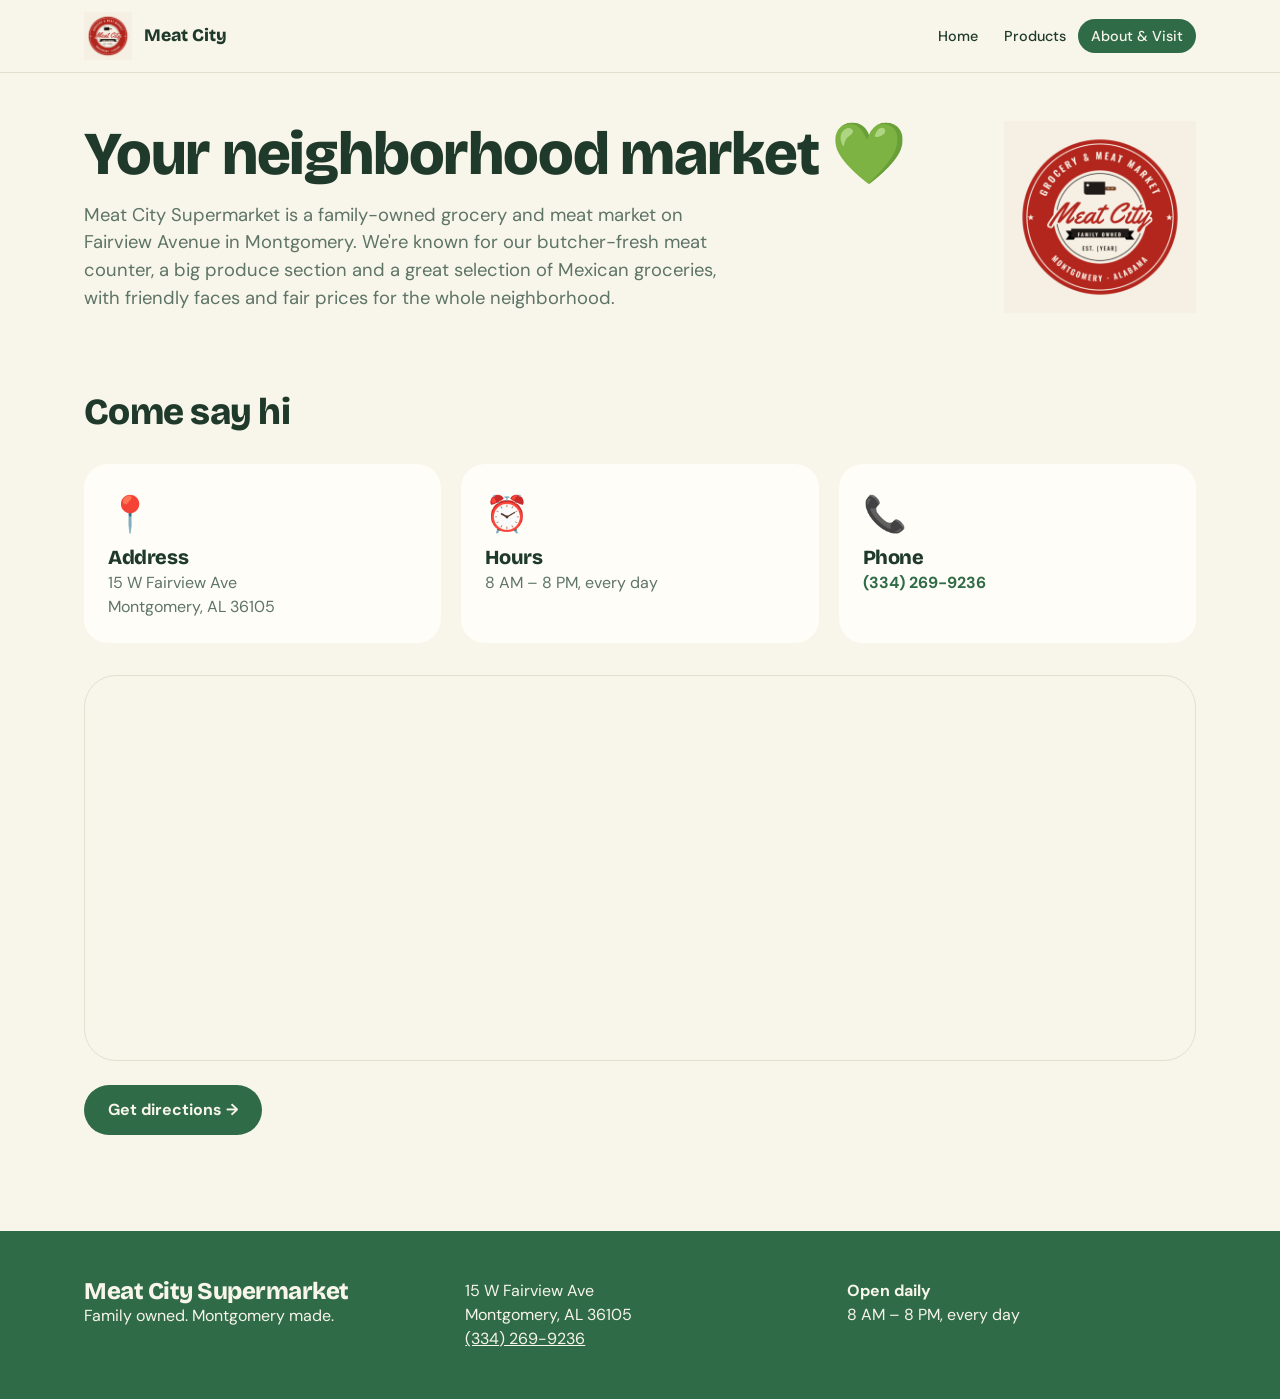
==== html-site/about.html @ 7f8aaa03 "Build Meat City Supermarket site: Home, Products, About & Visit, plus static HTML copies" ====
<!DOCTYPE html>
<html lang="en">
<head>
<meta charset="utf-8"><meta name="viewport" content="width=device-width, initial-scale=1">
<title>About &amp; Visit Us | Meat City Supermarket</title><meta name="description" content="Visit Meat City at 15 W Fairview Ave, Montgomery, AL. Open 8 AM–8 PM daily.">
<link rel="icon" href="favicon.png" type="image/png">
<link rel="stylesheet" href="https://fonts.googleapis.com/css2?family=Bricolage+Grotesque:wght@500;700;800&family=DM+Sans:wght@400;500;700&display=swap">
<link rel="stylesheet" href="styles.css">
</head>
<body>
<header class="header"><div class="wrap nav">
  <a href="index.html" class="brand"><img src="images/logo.png" alt="Meat City logo"><span>Meat City</span></a>
  <nav><a href="index.html">Home</a><a href="products.html">Products</a><a href="about.html" class="active">About &amp; Visit</a></nav>
</div></header>
<main>
<div class="wrap page">
  <div class="about-top">
    <div><h1>Your neighborhood market 💚</h1>
    <p class="lead">Meat City Supermarket is a family-owned grocery and meat market on Fairview Avenue in Montgomery. We're known for our butcher-fresh meat counter, a big produce section and a great selection of Mexican groceries, with friendly faces and fair prices for the whole neighborhood.</p></div>
    <img src="images/logo.png" alt="Meat City Family Owned logo" class="about-logo">
  </div>
  <h2 class="mt">Come say hi</h2>
  <div class="grid3">
    <div class="info"><p class="emoji">📍</p><h3>Address</h3><p>15 W Fairview Ave</p><p>Montgomery, AL 36105</p></div>
    <div class="info"><p class="emoji">⏰</p><h3>Hours</h3><p>8 AM – 8 PM, every day</p></div>
    <div class="info"><p class="emoji">📞</p><h3>Phone</h3><a class="link" href="tel:+13342699236">(334) 269-9236</a></div>
  </div>
  <div class="map"><iframe title="Map to Meat City Supermarket" src="https://www.google.com/maps?q=15+W+Fairview+Ave,+Montgomery,+AL+36105&output=embed" loading="lazy"></iframe></div>
  <a class="btn" target="_blank" rel="noreferrer" href="https://www.google.com/maps/dir/?api=1&destination=15+W+Fairview+Ave+Montgomery+AL+36105">Get directions →</a>
</div>
</main>
<footer class="footer"><div class="wrap cols3">
  <div><p class="big">Meat City Supermarket</p><p>Family owned. Montgomery made.</p></div>
  <div><p>15 W Fairview Ave</p><p>Montgomery, AL 36105</p><a href="tel:+13342699236">(334) 269-9236</a></div>
  <div><p><b>Open daily</b></p><p>8 AM – 8 PM, every day</p></div>
</div></footer>
</body></html>
---- html-site/styles.css ----
:root{--bg:#f8f5ea;--fg:#1f3a2b;--card:#fffdf7;--green:#2f6b47;--soft:#dcefd9;--muted:#5d7466;--red:#b8322a;--border:#dfe2cf}
*{box-sizing:border-box;margin:0}
body{background:var(--bg);color:var(--fg);font-family:"DM Sans",sans-serif;line-height:1.5}
h1,h2,h3,.big{font-family:"Bricolage Grotesque",sans-serif;font-weight:800;letter-spacing:-.02em;line-height:1.05}
a{color:inherit;text-decoration:none}img{display:block;max-width:100%}
.wrap{max-width:72rem;margin:0 auto;padding:0 1.25rem}
.header{position:sticky;top:0;z-index:5;background:rgba(248,245,234,.88);backdrop-filter:blur(8px);border-bottom:1px solid var(--border)}
.nav{display:flex;justify-content:space-between;align-items:center;padding:.75rem 1.25rem}
.brand{display:flex;align-items:center;gap:.75rem;font-family:"Bricolage Grotesque";font-weight:800;font-size:1.1rem}.brand img{width:48px;height:48px}
nav a{padding:.5rem .8rem;border-radius:99px;font-weight:500;font-size:.9rem}nav a:hover{background:var(--soft)}nav a.active{background:var(--green);color:var(--bg)}
.hero{display:grid;gap:2.5rem;align-items:center;padding-top:4rem}@media(min-width:768px){.hero{grid-template-columns:1fr 1fr}}
.hero h1{font-size:clamp(3rem,7vw,4.5rem);margin-top:1.2rem}.red{color:var(--red)}
.pill{display:inline-block;background:var(--soft);padding:.3rem 1rem;border-radius:99px;font-size:.9rem;font-weight:500}.pill.small{font-size:.7rem;font-weight:700;text-transform:uppercase;letter-spacing:.1em}
.lead{font-size:1.15rem;color:var(--muted);margin-top:1rem;max-width:40rem}
.btns{display:flex;flex-wrap:wrap;gap:.75rem;margin-top:2rem}
.btn{display:inline-block;background:var(--green);color:var(--bg);padding:.8rem 1.5rem;border-radius:99px;font-weight:700;margin-top:1.5rem}.btns .btn{margin:0}
.btn.outline{background:none;border:2px solid var(--green);color:var(--green)}.btn.red-bg{background:var(--red)}
.hero-img{position:relative}.hero-img img{aspect-ratio:4/5;object-fit:cover;width:100%;border-radius:2rem;box-shadow:0 25px 50px -12px rgba(0,0,0,.25)}
.sticker{position:absolute;bottom:-1.2rem;left:-.7rem;transform:rotate(-4deg);background:var(--red);color:var(--bg);padding:.75rem 1.25rem;border-radius:1rem;font-family:"Bricolage Grotesque";font-weight:800}
.section{margin-top:6rem}.section h2,.page h2{font-size:2.3rem}
.row{display:flex;justify-content:space-between;align-items:end}.link{color:var(--green);font-weight:700}
.grid3{display:grid;gap:1.25rem;margin-top:2rem}@media(min-width:640px){.grid3{grid-template-columns:repeat(3,1fr)}}
.card{background:var(--card);border-radius:1.5rem;overflow:hidden;transition:transform .2s}.card:hover{transform:translateY(-4px)}
.card img{aspect-ratio:4/3;object-fit:cover;width:100%}.pad{padding:1.25rem}.tag{font-size:.7rem;font-weight:700;text-transform:uppercase;letter-spacing:.1em;color:var(--red)}
.perks{display:grid;gap:1.5rem;background:var(--soft);border-radius:2rem;padding:3rem}@media(min-width:768px){.perks{grid-template-columns:repeat(3,1fr)}}
.perks h3{font-size:1.5rem;margin:.6rem 0 .2rem}.emoji{font-size:2.2rem}
.page{padding-top:3rem}.page h1{font-size:clamp(2.8rem,6vw,3.8rem)}
.aisle{display:grid;gap:2rem;align-items:center;margin-top:4rem}@media(min-width:768px){.aisle{grid-template-columns:1fr 1fr}.aisle.flip img{order:2}}
.aisle img{aspect-ratio:4/3;object-fit:cover;width:100%;border-radius:2rem}.aisle h2{margin-top:1rem}
.cta{margin-top:5rem;background:var(--green);color:var(--bg);border-radius:2rem;padding:2.5rem;text-align:center}
.about-top{display:grid;gap:2.5rem;align-items:center}@media(min-width:768px){.about-top{grid-template-columns:1fr auto}}.about-logo{width:12rem;margin:0 auto}
.mt{margin-top:5rem}.info{background:var(--card);border-radius:1.5rem;padding:1.5rem;color:var(--muted)}.info h3{color:var(--fg);font-size:1.25rem;margin:.4rem 0 .2rem}
.map{margin-top:2rem;border-radius:2rem;overflow:hidden;border:1px solid var(--border)}.map iframe{width:100%;height:24rem;border:0;display:block}
.footer{margin-top:6rem;background:var(--green);color:var(--bg)}.cols3{display:grid;gap:2rem;padding:3rem 1.25rem}@media(min-width:640px){.cols3{grid-template-columns:repeat(3,1fr)}}.big{font-size:1.5rem}.footer a{text-decoration:underline}
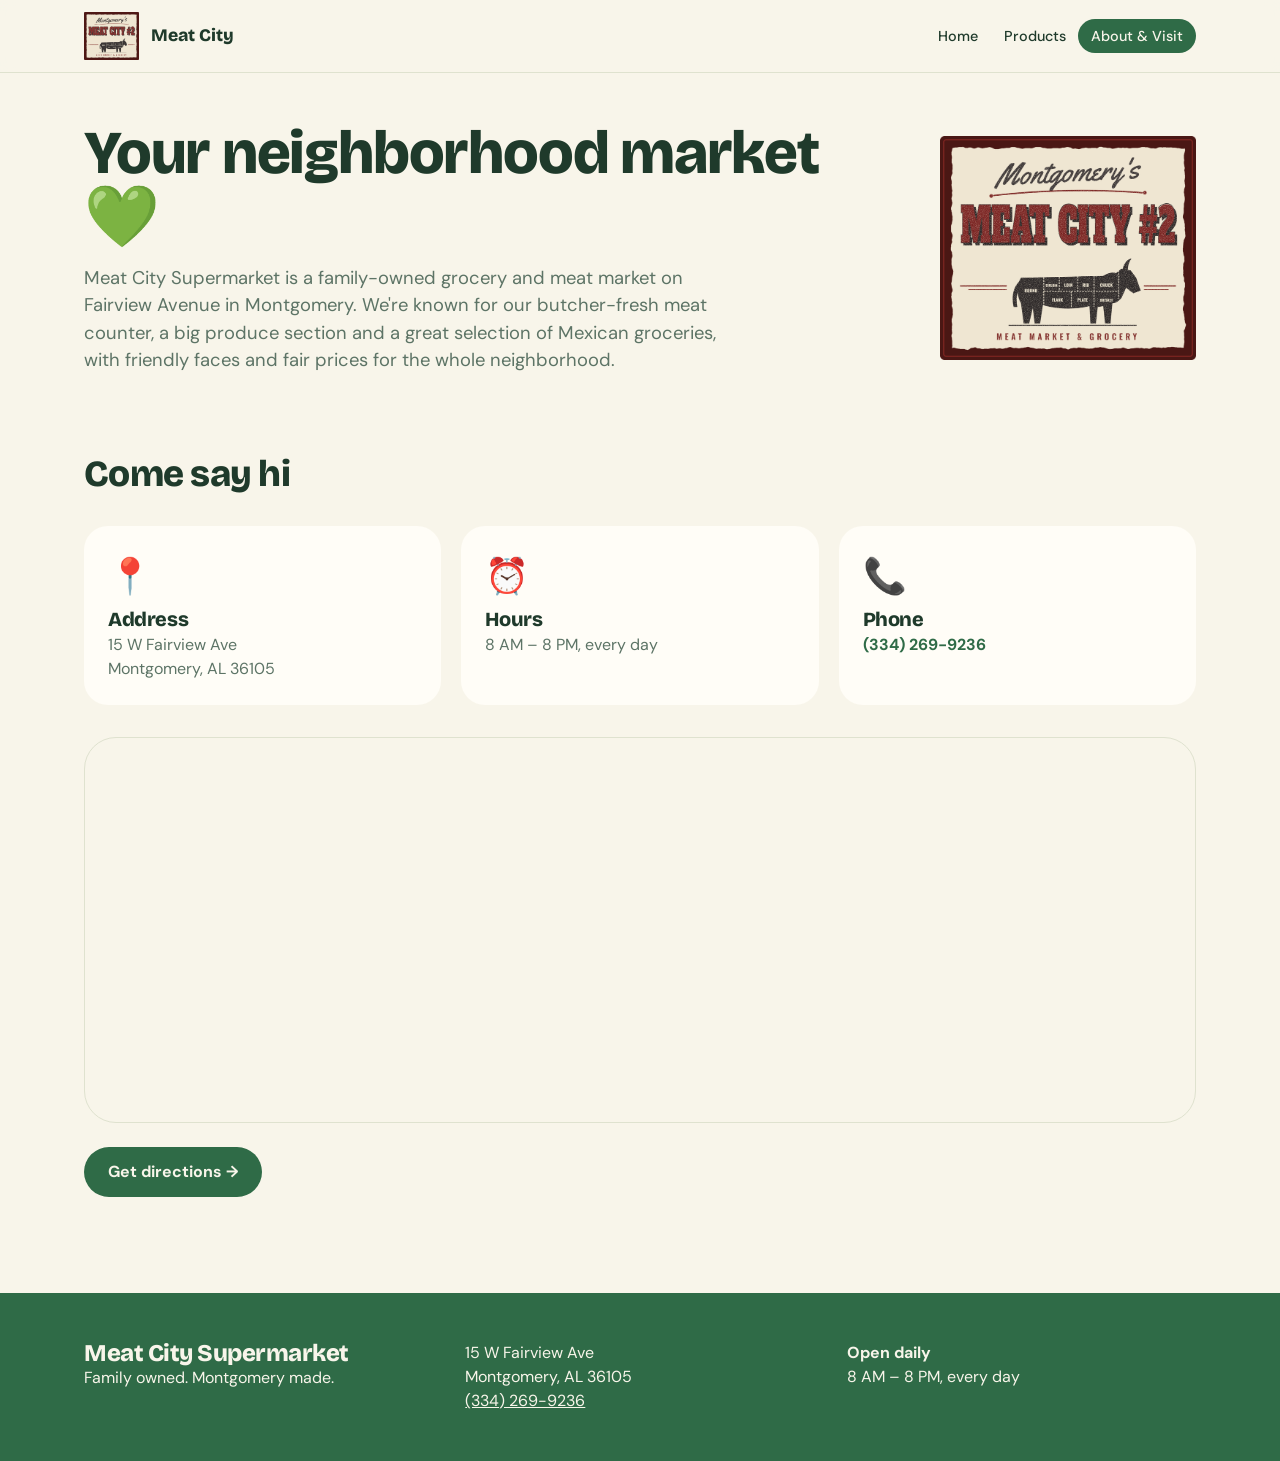
==== commit c51618e2: "Swap in Meat City #2 vintage sign logo; add Pick 5 for $19.99 sale and bulk-buying section (site + H" ====
--- a/html-site/about.html
+++ b/html-site/about.html
@@ -17,7 +17,7 @@
   <div class="about-top">
     <div><h1>Your neighborhood market 💚</h1>
     <p class="lead">Meat City Supermarket is a family-owned grocery and meat market on Fairview Avenue in Montgomery. We're known for our butcher-fresh meat counter, a big produce section and a great selection of Mexican groceries, with friendly faces and fair prices for the whole neighborhood.</p></div>
-    <img src="images/logo.png" alt="Meat City Family Owned logo" class="about-logo">
+    <img src="images/logo.png" alt="Montgomery's Meat City #2 meat market and grocery sign" class="about-logo">
   </div>
   <h2 class="mt">Come say hi</h2>
   <div class="grid3">
--- a/html-site/styles.css
+++ b/html-site/styles.css
@@ -6,7 +6,7 @@
 .wrap{max-width:72rem;margin:0 auto;padding:0 1.25rem}
 .header{position:sticky;top:0;z-index:5;background:rgba(248,245,234,.88);backdrop-filter:blur(8px);border-bottom:1px solid var(--border)}
 .nav{display:flex;justify-content:space-between;align-items:center;padding:.75rem 1.25rem}
-.brand{display:flex;align-items:center;gap:.75rem;font-family:"Bricolage Grotesque";font-weight:800;font-size:1.1rem}.brand img{width:48px;height:48px}
+.brand{display:flex;align-items:center;gap:.75rem;font-family:"Bricolage Grotesque";font-weight:800;font-size:1.1rem}.brand img{height:48px;width:auto}
 nav a{padding:.5rem .8rem;border-radius:99px;font-weight:500;font-size:.9rem}nav a:hover{background:var(--soft)}nav a.active{background:var(--green);color:var(--bg)}
 .hero{display:grid;gap:2.5rem;align-items:center;padding-top:4rem}@media(min-width:768px){.hero{grid-template-columns:1fr 1fr}}
 .hero h1{font-size:clamp(3rem,7vw,4.5rem);margin-top:1.2rem}.red{color:var(--red)}
@@ -28,7 +28,13 @@
 .aisle{display:grid;gap:2rem;align-items:center;margin-top:4rem}@media(min-width:768px){.aisle{grid-template-columns:1fr 1fr}.aisle.flip img{order:2}}
 .aisle img{aspect-ratio:4/3;object-fit:cover;width:100%;border-radius:2rem}.aisle h2{margin-top:1rem}
 .cta{margin-top:5rem;background:var(--green);color:var(--bg);border-radius:2rem;padding:2.5rem;text-align:center}
-.about-top{display:grid;gap:2.5rem;align-items:center}@media(min-width:768px){.about-top{grid-template-columns:1fr auto}}.about-logo{width:12rem;margin:0 auto}
+.about-top{display:grid;gap:2.5rem;align-items:center}@media(min-width:768px){.about-top{grid-template-columns:1fr auto}}.about-logo{width:16rem;margin:0 auto}
 .mt{margin-top:5rem}.info{background:var(--card);border-radius:1.5rem;padding:1.5rem;color:var(--muted)}.info h3{color:var(--fg);font-size:1.25rem;margin:.4rem 0 .2rem}
 .map{margin-top:2rem;border-radius:2rem;overflow:hidden;border:1px solid var(--border)}.map iframe{width:100%;height:24rem;border:0;display:block}
 .footer{margin-top:6rem;background:var(--green);color:var(--bg)}.cols3{display:grid;gap:2rem;padding:3rem 1.25rem}@media(min-width:640px){.cols3{grid-template-columns:repeat(3,1fr)}}.big{font-size:1.5rem}.footer a{text-decoration:underline}
+.deals{display:grid;gap:1.25rem;margin-top:2rem}@media(min-width:768px){.deals{grid-template-columns:3fr 2fr}}
+.sale{background:var(--red);color:var(--bg);border-radius:2rem;padding:2.5rem}.sale-tag{display:inline-block;transform:rotate(-6deg);background:var(--bg);color:var(--red);padding:.25rem 1rem;border-radius:.75rem;font-family:"Bricolage Grotesque";font-weight:800;font-size:1.5rem}
+.sale-big{font-family:"Bricolage Grotesque";font-weight:800;font-size:clamp(3.5rem,8vw,4.5rem);line-height:1;margin:1.5rem 0 1.25rem}.sale-big span{display:block;font-size:2.2rem}
+.chips{list-style:none;padding:0;display:flex;flex-wrap:wrap;gap:.5rem;margin-top:1rem}.chips li{border:2px solid rgba(248,245,234,.7);border-radius:99px;padding:.25rem 1rem;font-weight:700}
+.chips.light li{border:0;background:var(--bg);font-size:.85rem;padding:.25rem .8rem}
+.bulk{background:var(--soft);border-radius:2rem;padding:2.5rem}.bulk h3{font-size:1.9rem;margin:.4rem 0 1rem}.bulk p{margin-top:1rem}
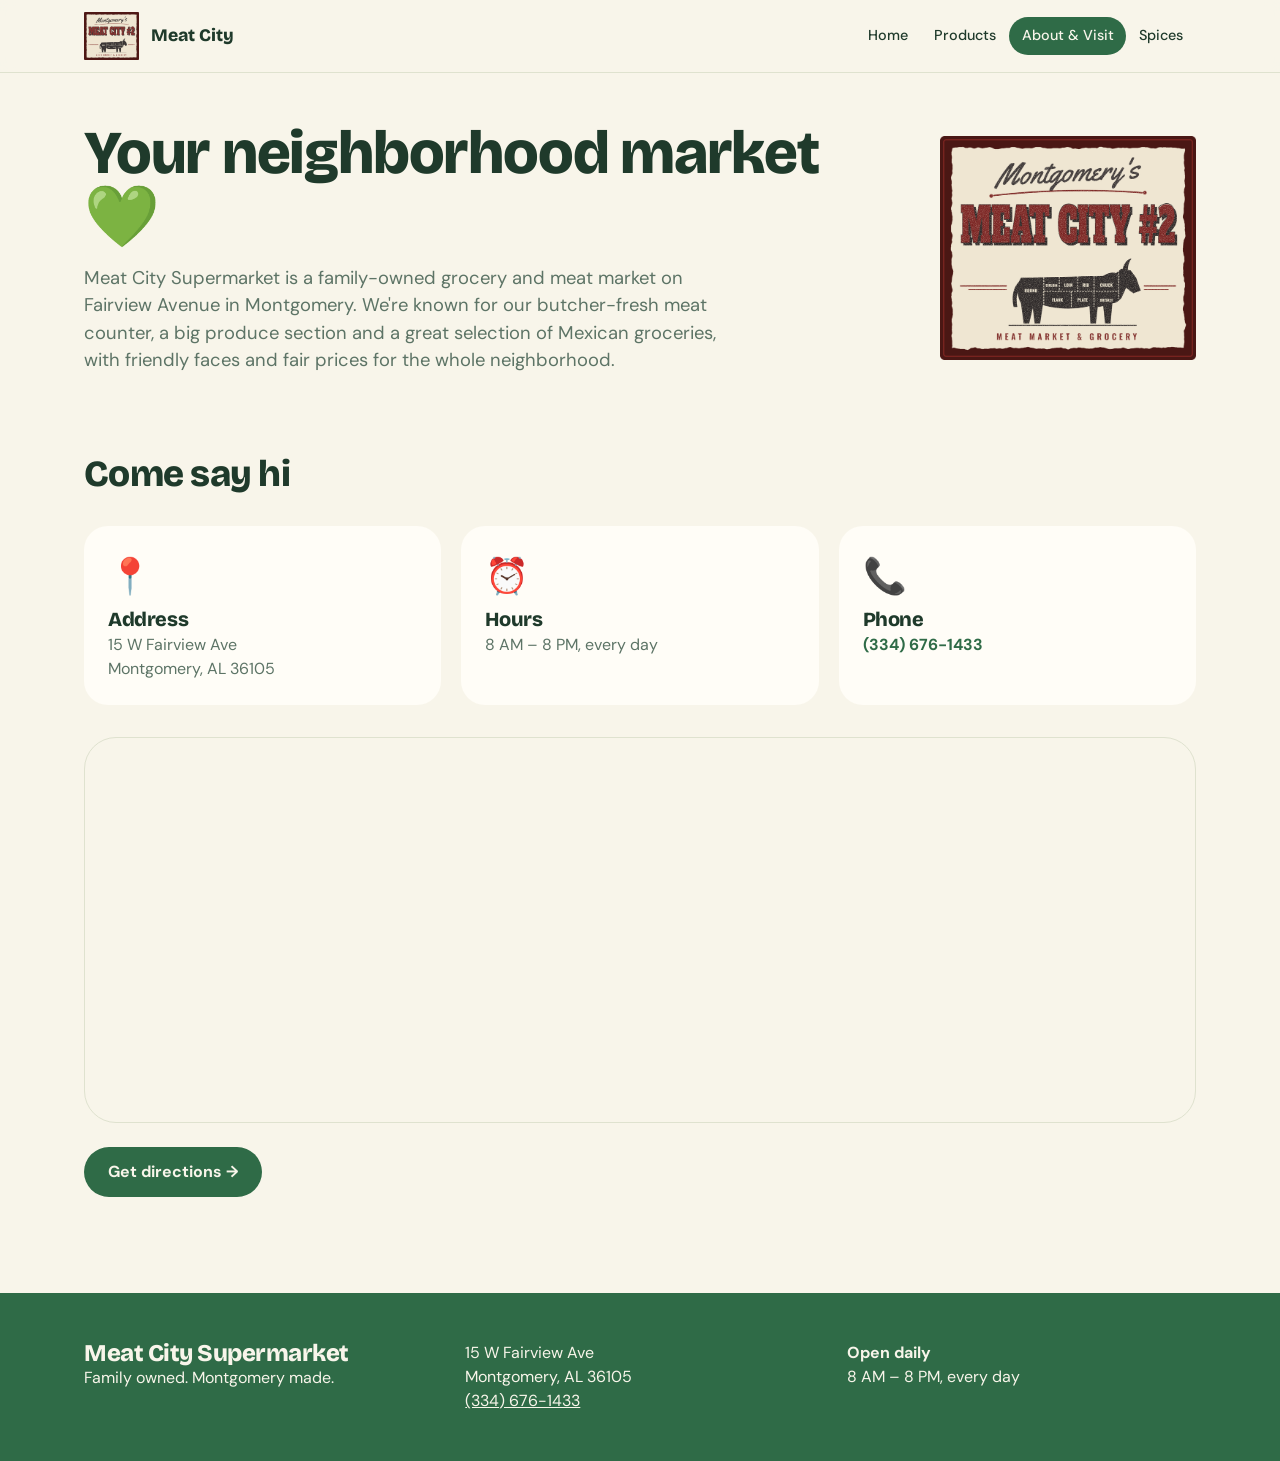
==== commit 455cc928: "New phone number (334) 676-1433 and a Mexican Spices page with store photos" ====
--- a/html-site/about.html
+++ b/html-site/about.html
@@ -10,7 +10,7 @@
 <body>
 <header class="header"><div class="wrap nav">
   <a href="index.html" class="brand"><img src="images/logo.png" alt="Meat City logo"><span>Meat City</span></a>
-  <nav><a href="index.html">Home</a><a href="products.html">Products</a><a href="about.html" class="active">About &amp; Visit</a></nav>
+  <nav><a href="index.html">Home</a><a href="products.html">Products</a><a href="about.html" class="active">About &amp; Visit</a><a href="spices.html">Spices</a></nav>
 </div></header>
 <main>
 <div class="wrap page">
@@ -23,7 +23,7 @@
   <div class="grid3">
     <div class="info"><p class="emoji">📍</p><h3>Address</h3><p>15 W Fairview Ave</p><p>Montgomery, AL 36105</p></div>
     <div class="info"><p class="emoji">⏰</p><h3>Hours</h3><p>8 AM – 8 PM, every day</p></div>
-    <div class="info"><p class="emoji">📞</p><h3>Phone</h3><a class="link" href="tel:+13342699236">(334) 269-9236</a></div>
+    <div class="info"><p class="emoji">📞</p><h3>Phone</h3><a class="link" href="tel:+13346761433">(334) 676-1433</a></div>
   </div>
   <div class="map"><iframe title="Map to Meat City Supermarket" src="https://www.google.com/maps?q=15+W+Fairview+Ave,+Montgomery,+AL+36105&output=embed" loading="lazy"></iframe></div>
   <a class="btn" target="_blank" rel="noreferrer" href="https://www.google.com/maps/dir/?api=1&destination=15+W+Fairview+Ave+Montgomery+AL+36105">Get directions →</a>
@@ -31,7 +31,7 @@
 </main>
 <footer class="footer"><div class="wrap cols3">
   <div><p class="big">Meat City Supermarket</p><p>Family owned. Montgomery made.</p></div>
-  <div><p>15 W Fairview Ave</p><p>Montgomery, AL 36105</p><a href="tel:+13342699236">(334) 269-9236</a></div>
+  <div><p>15 W Fairview Ave</p><p>Montgomery, AL 36105</p><a href="tel:+13346761433">(334) 676-1433</a></div>
   <div><p><b>Open daily</b></p><p>8 AM – 8 PM, every day</p></div>
 </div></footer>
 </body></html>
--- a/html-site/styles.css
+++ b/html-site/styles.css
@@ -38,3 +38,8 @@
 .chips{list-style:none;padding:0;display:flex;flex-wrap:wrap;gap:.5rem;margin-top:1rem}.chips li{border:2px solid rgba(248,245,234,.7);border-radius:99px;padding:.25rem 1rem;font-weight:700}
 .chips.light li{border:0;background:var(--bg);font-size:.85rem;padding:.25rem .8rem}
 .bulk{background:var(--soft);border-radius:2rem;padding:2.5rem}.bulk h3{font-size:1.9rem;margin:.4rem 0 1rem}.bulk p{margin-top:1rem}
+.spice-photos{display:grid;gap:1.25rem;margin-top:2.5rem}@media(min-width:768px){.spice-photos{grid-template-columns:3fr 2fr}}
+.spice-photos .stack{display:grid;gap:1.25rem}.spice-photos img{width:100%;border-radius:2rem;object-fit:cover;box-shadow:0 20px 40px -15px rgba(0,0,0,.25)}.spice-photos .stack img{aspect-ratio:4/3}.spice-photos>img{height:100%}
+.spice-card{background:var(--card);border-radius:1.5rem;padding:1.75rem}.spice-card h3{font-size:1.5rem;margin-top:.2rem}
+.spice-card ul{list-style:none;padding:0;margin-top:1rem}.spice-card li{display:flex;justify-content:space-between;gap:.75rem;align-items:baseline;border-bottom:1px dashed var(--border);padding:.45rem 0}.spice-card li:last-child{border:0}.spice-card li span{color:var(--muted);font-size:.9rem;text-align:right}
+nav{display:flex;flex-wrap:wrap;justify-content:flex-end}
